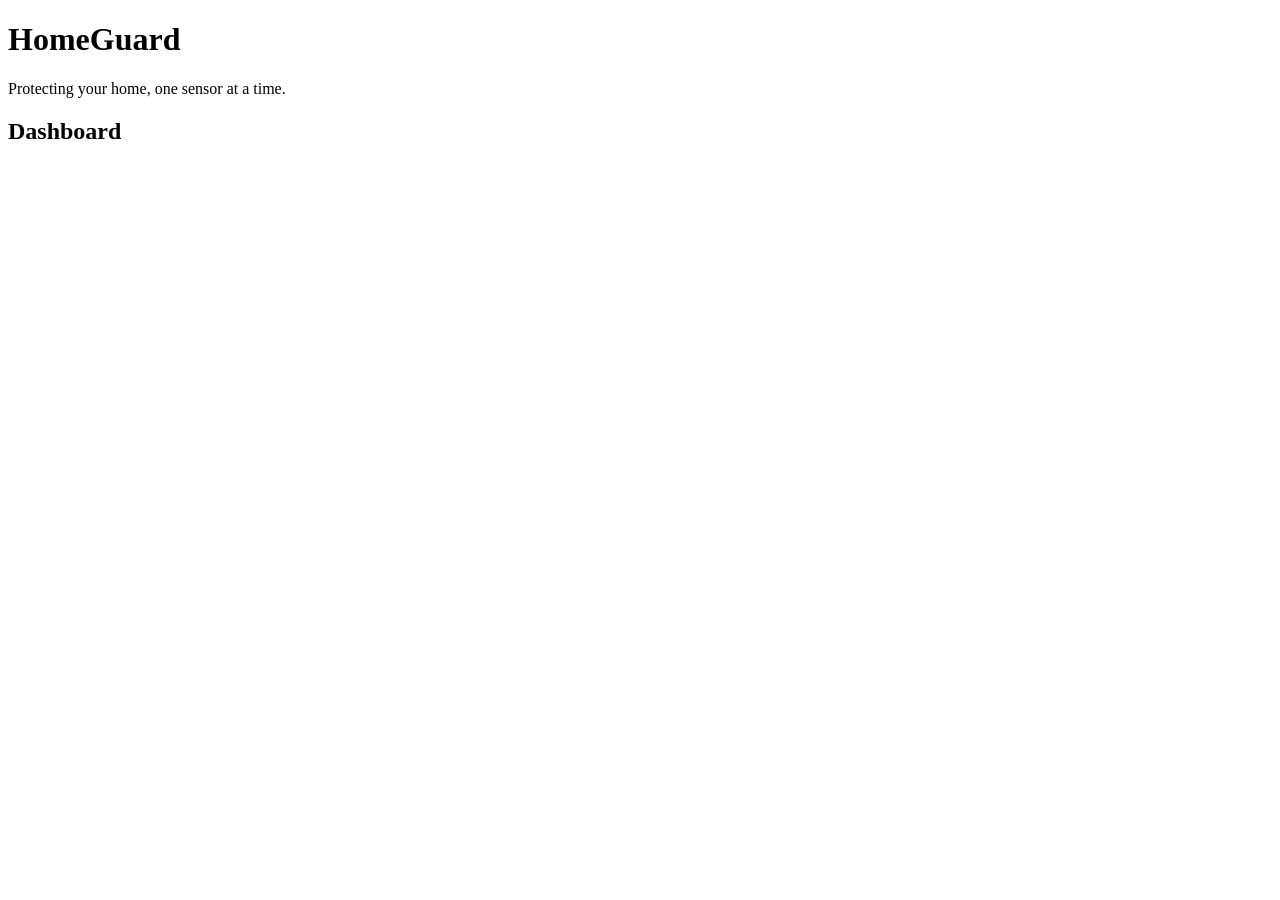
==== index.html @ 6eb84b2a "Starter html and css file" ====
<!DOCTYPE html>
<html lang="en">
<head>
    <meta charset="UTF-8">
    <meta name="viewport" content="width=device-width, initial-scale=1.0">
    <title>HomeGuard</title>
    <link rel="stylesheet" href="style/style.css">
</head>
<body>
    <header>
        <h1>HomeGuard</h1>
        <p>Protecting your home, one sensor at a time.</p>
    </header>

    <main>
        <h2>Dashboard</h2>
    </main>

    <footer>
    </footer>
</body>
</html>
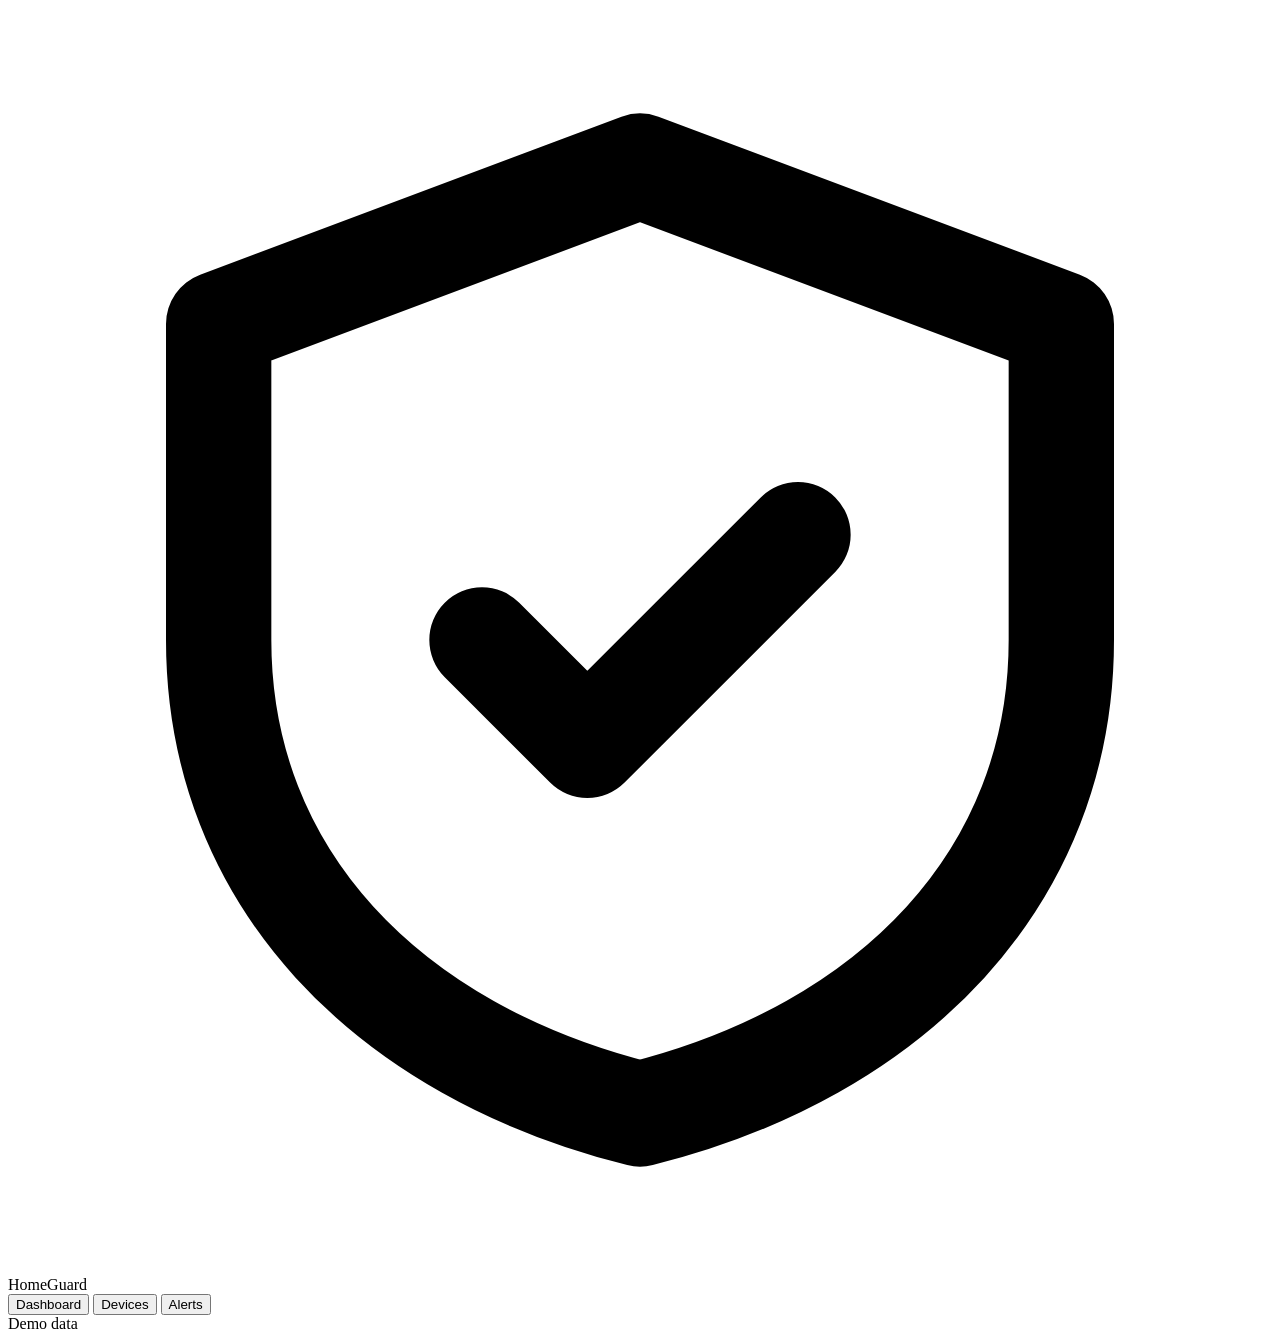
==== commit c44f1895: "Updated index file. Still needs CSS and JS to make it look as desired" ====
--- a/index.html
+++ b/index.html
@@ -1,22 +1,51 @@
-<!DOCTYPE html>
+<!doctype html>
 <html lang="en">
-<head>
-    <meta charset="UTF-8">
-    <meta name="viewport" content="width=device-width, initial-scale=1.0">
-    <title>HomeGuard</title>
-    <link rel="stylesheet" href="style/style.css">
-</head>
-<body>
-    <header>
-        <h1>HomeGuard</h1>
-        <p>Protecting your home, one sensor at a time.</p>
-    </header>
+    <head>
+        <meta charset="utf-8">
+        <meta name="viewport" content="width=device-width, initial-scale=1">
+        <title>HomeGuard</title>
+        <link rel="preconnect" href="https://fonts.googleapis.com">
+        <link rel="preconnect" href="https://fonts.gstatic.com" crossorigin>
+        <link href="https://fonts.googleapis.com/css2?family=Inter:wght@400;500;600;700&display=swap" rel="stylesheet">
+        <link rel="stylesheet" href="style/style.css">
+    </head>
 
-    <main>
-        <h2>Dashboard</h2>
-    </main>
+    <body>
+        <header class="top">
+            <div class="top-in">
+                <div class="logo">
+                    <svg viewBox="0 0 24 24" fill="none" stroke="currentColor" stroke-width="2" stroke-linecap="round" stroke-linejoin="round" aria-hidden="true"><path d="M12 3l8 3v6c0 4.5-3.2 7.8-8 9-4.8-1.2-8-4.5-8-9V6l8-3z"/><path d="M9 12l2 2 4-4"/></svg>
+                    HomeGuard
+                </div>
+                <nav class="nav" aria-label="Main">
+                    <button data-view="dashboard">Dashboard</button>
+                    <button data-view="devices">Devices</button>
+                    <button data-view="alerts">Alerts</button>
+                </nav>
+                <span id="mode" class="mode">Demo data</span>
+                <div class="who"><span class="avatar" id="avatar"></span><span id="whoName"></span></div>
+            </div>
+        </header>
 
-    <footer>
-    </footer>
-</body>
+        <!-- Will update with JS file as it pulls JSON data -->
+        <main id="main"></main>
+
+        <dialog id="addDialog">
+            <form method="dialog" id="addForm">
+                <h2>Add a device</h2>
+                <label>Device name<input name="name" required maxlength="40" placeholder="Kitchen speaker"></label>
+                <label>Type
+                    <select name="type"><option>Camera</option><option>Entertainment</option><option>Mobile</option><option>Computer</option><option>Smart home</option><option>Other</option></select>
+                </label>
+                <label>IP address<input name="ip" required pattern="^\d{1,3}(\.\d{1,3}){3}$" placeholder="192.168.1.50"></label>
+                <div class="row">
+                    <button type="button" class="btn" data-action="close-add">Cancel</button>
+                    <button class="btn primary" value="ok">Add device</button>
+                </div>
+            </form>
+        </dialog>
+
+        <script src="backend/app.js"></script>
+
+        </body>
 </html>
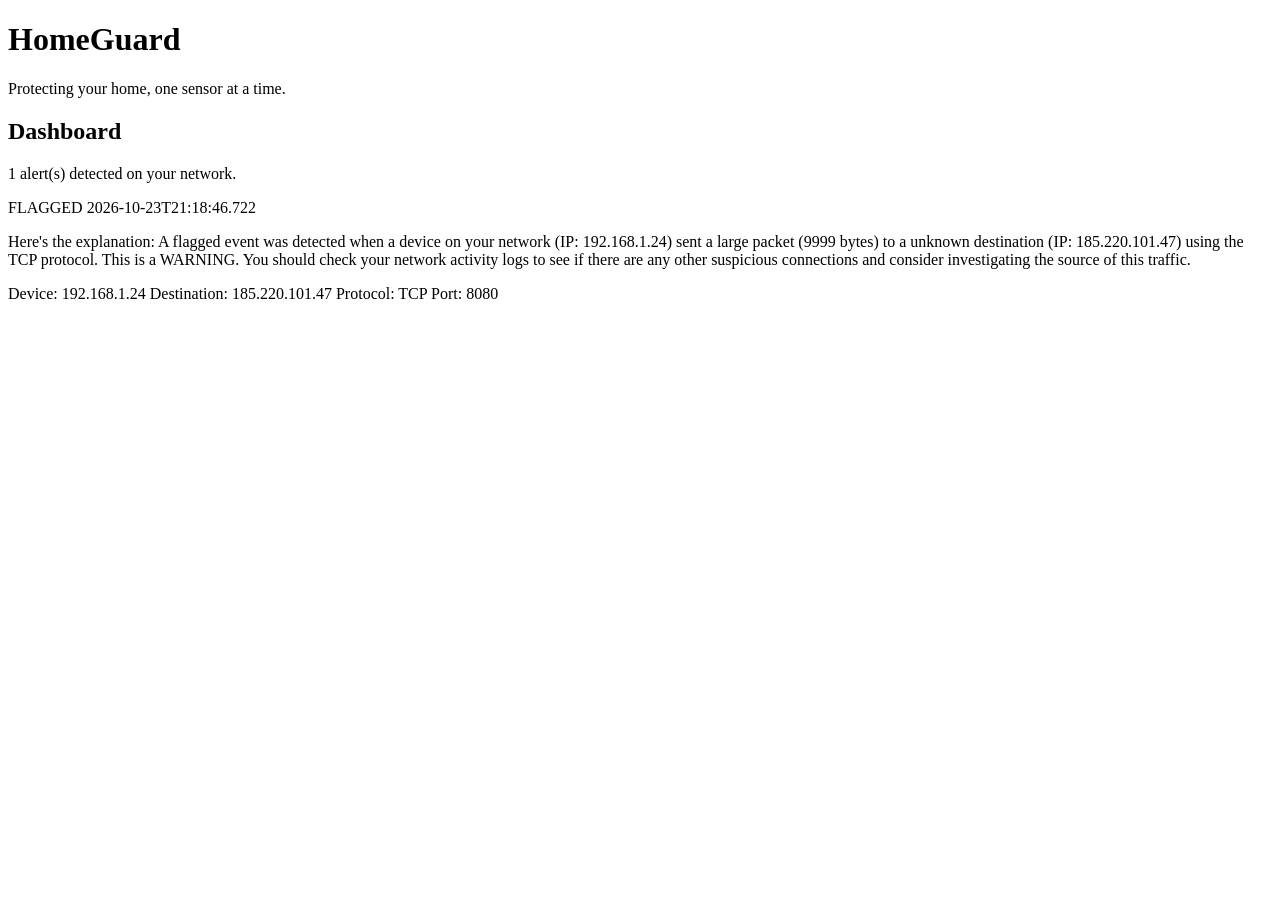
==== commit cac18d50: "Created the pipeline for the Isolation Forest model and the LLM model" ====
--- a/index.html
+++ b/index.html
@@ -1,51 +1,76 @@
-<!doctype html>
+<!DOCTYPE html>
 <html lang="en">
-    <head>
-        <meta charset="utf-8">
-        <meta name="viewport" content="width=device-width, initial-scale=1">
-        <title>HomeGuard</title>
-        <link rel="preconnect" href="https://fonts.googleapis.com">
-        <link rel="preconnect" href="https://fonts.gstatic.com" crossorigin>
-        <link href="https://fonts.googleapis.com/css2?family=Inter:wght@400;500;600;700&display=swap" rel="stylesheet">
-        <link rel="stylesheet" href="style/style.css">
-    </head>
+<head>
+  <meta charset="UTF-8">
+  <meta name="viewport" content="width=device-width, initial-scale=1.0">
+  <title>HomeGuard</title>
+  <link rel="stylesheet" href="style/style.css">
+</head>
+<body>
 
-    <body>
-        <header class="top">
-            <div class="top-in">
-                <div class="logo">
-                    <svg viewBox="0 0 24 24" fill="none" stroke="currentColor" stroke-width="2" stroke-linecap="round" stroke-linejoin="round" aria-hidden="true"><path d="M12 3l8 3v6c0 4.5-3.2 7.8-8 9-4.8-1.2-8-4.5-8-9V6l8-3z"/><path d="M9 12l2 2 4-4"/></svg>
-                    HomeGuard
-                </div>
-                <nav class="nav" aria-label="Main">
-                    <button data-view="dashboard">Dashboard</button>
-                    <button data-view="devices">Devices</button>
-                    <button data-view="alerts">Alerts</button>
-                </nav>
-                <span id="mode" class="mode">Demo data</span>
-                <div class="who"><span class="avatar" id="avatar"></span><span id="whoName"></span></div>
+  <header>
+    <h1>HomeGuard</h1>
+    <p>Protecting your home, one sensor at a time.</p>
+  </header>
+
+  <main>
+    <h2>Dashboard</h2>
+
+    <!-- Alert count summary -->
+    <div id="summary">
+      <p id="summary-text">Loading alerts...</p>
+    </div>
+
+    <!-- Alert cards will be injected here by JavaScript -->
+    <div id="alerts-container"></div>
+  </main>
+
+  <footer></footer>
+
+  <script>
+    fetch('alerts.json')
+      .then(res => res.json())
+      .then(alerts => {
+
+        const summary = document.getElementById('summary-text');
+        const container = document.getElementById('alerts-container');
+
+        // Update summary line
+        if (alerts.length === 0) {
+          summary.textContent = 'No alerts detected. Your network looks normal.';
+          return;
+        }
+
+        summary.textContent = `${alerts.length} alert(s) detected on your network.`;
+
+        // Build one card per alert
+        alerts.forEach(alert => {
+          const card = document.createElement('div');
+          card.classList.add('alert-card', alert.status.toLowerCase());
+
+          card.innerHTML = `
+            <div class="alert-header">
+              <span class="alert-status ${alert.status.toLowerCase()}">${alert.status}</span>
+              <span class="alert-time">${alert.timestamp}</span>
             </div>
-        </header>
+            <p class="alert-explanation">${alert.explanation}</p>
+            <div class="alert-details">
+              <span>Device: ${alert.src_ip}</span>
+              <span>Destination: ${alert.dst_ip}</span>
+              <span>Protocol: ${alert.protocol}</span>
+              <span>Port: ${alert.dst_port}</span>
+            </div>
+          `;
 
-        <!-- Will update with JS file as it pulls JSON data -->
-        <main id="main"></main>
+          container.appendChild(card);
+        });
+      })
+      .catch(err => {
+        document.getElementById('summary-text').textContent =
+          'Could not load alerts. Make sure alerts.json is in the same folder.';
+        console.error(err);
+      });
+  </script>
 
-        <dialog id="addDialog">
-            <form method="dialog" id="addForm">
-                <h2>Add a device</h2>
-                <label>Device name<input name="name" required maxlength="40" placeholder="Kitchen speaker"></label>
-                <label>Type
-                    <select name="type"><option>Camera</option><option>Entertainment</option><option>Mobile</option><option>Computer</option><option>Smart home</option><option>Other</option></select>
-                </label>
-                <label>IP address<input name="ip" required pattern="^\d{1,3}(\.\d{1,3}){3}$" placeholder="192.168.1.50"></label>
-                <div class="row">
-                    <button type="button" class="btn" data-action="close-add">Cancel</button>
-                    <button class="btn primary" value="ok">Add device</button>
-                </div>
-            </form>
-        </dialog>
-
-        <script src="backend/app.js"></script>
-
-        </body>
+</body>
 </html>
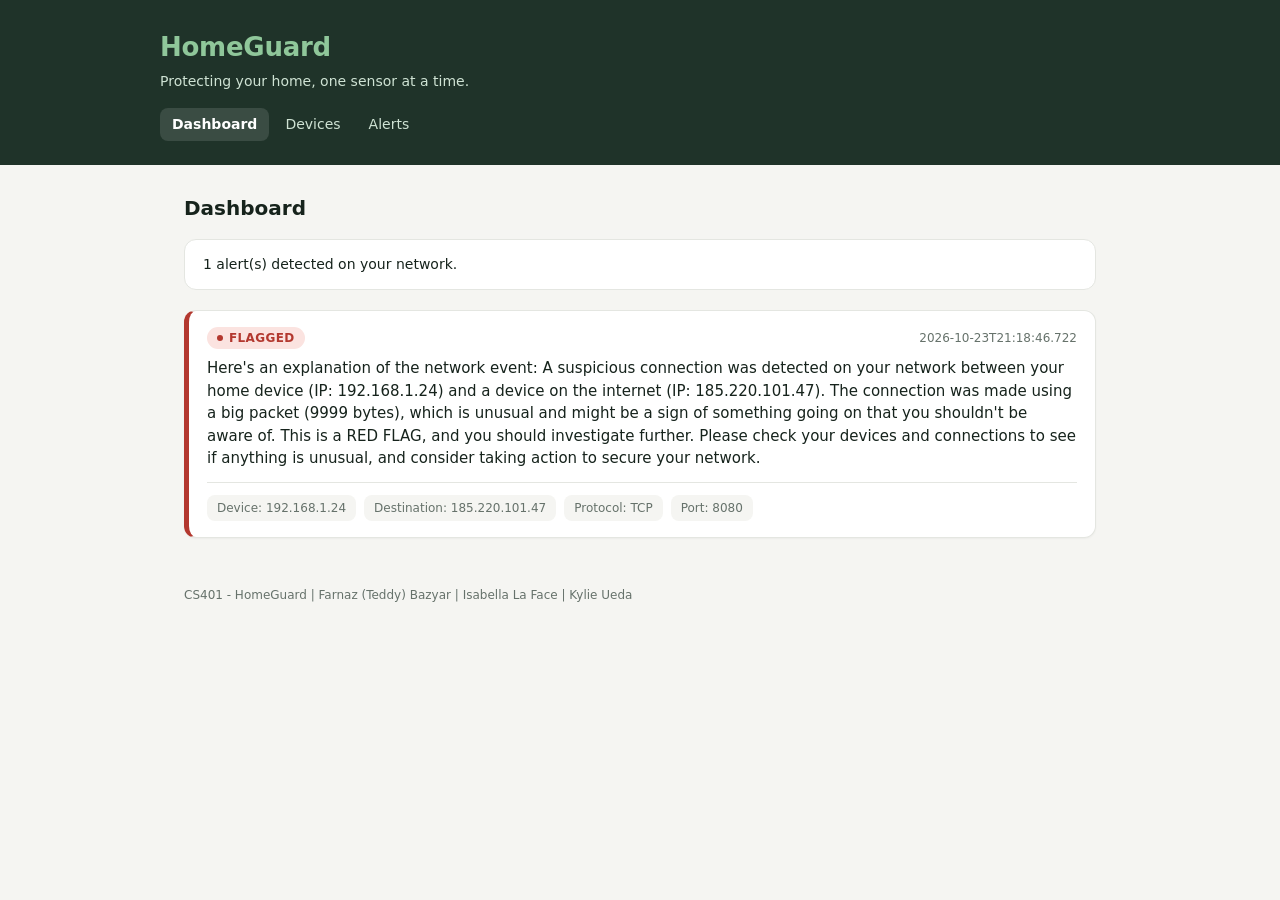
==== commit 803ccca0: "added js and css file" ====
--- a/index.html
+++ b/index.html
@@ -25,52 +25,9 @@
     <div id="alerts-container"></div>
   </main>
 
-  <footer></footer>
+  <footer>CS401 - HomeGuard | Farnaz (Teddy) Bazyar | Isabella La Face | Kylie Ueda</footer>
 
-  <script>
-    fetch('alerts.json')
-      .then(res => res.json())
-      .then(alerts => {
-
-        const summary = document.getElementById('summary-text');
-        const container = document.getElementById('alerts-container');
-
-        // Update summary line
-        if (alerts.length === 0) {
-          summary.textContent = 'No alerts detected. Your network looks normal.';
-          return;
-        }
-
-        summary.textContent = `${alerts.length} alert(s) detected on your network.`;
-
-        // Build one card per alert
-        alerts.forEach(alert => {
-          const card = document.createElement('div');
-          card.classList.add('alert-card', alert.status.toLowerCase());
-
-          card.innerHTML = `
-            <div class="alert-header">
-              <span class="alert-status ${alert.status.toLowerCase()}">${alert.status}</span>
-              <span class="alert-time">${alert.timestamp}</span>
-            </div>
-            <p class="alert-explanation">${alert.explanation}</p>
-            <div class="alert-details">
-              <span>Device: ${alert.src_ip}</span>
-              <span>Destination: ${alert.dst_ip}</span>
-              <span>Protocol: ${alert.protocol}</span>
-              <span>Port: ${alert.dst_port}</span>
-            </div>
-          `;
-
-          container.appendChild(card);
-        });
-      })
-      .catch(err => {
-        document.getElementById('summary-text').textContent =
-          'Could not load alerts. Make sure alerts.json is in the same folder.';
-        console.error(err);
-      });
-  </script>
+  <script src="backend/app.js"></script>
 
 </body>
 </html>
--- a/style/style.css
+++ b/style/style.css
@@ -0,0 +1,327 @@
+:root {
+  --ink: #16231c;
+  --muted: #66726b;
+  --line: #e4e6e1;
+  --bg: #f5f5f2;
+  --card: #ffffff;
+  --brand: #1f3329;
+  --brand-accent: #8fc79a;
+
+  /* default (unknown status) */
+  --accent: #59645d;
+  --accent-bg: #e9ebe7;
+}
+
+*,
+*::before,
+*::after {
+  box-sizing: border-box;
+}
+
+body {
+  margin: 0;
+  background: var(--bg);
+  color: var(--ink);
+  font: 14px/1.5 "Inter", system-ui, -apple-system, "Segoe UI", Roboto, sans-serif;
+}
+
+/* ---------- header ---------- */
+header {
+  background: var(--brand);
+  color: #fff;
+  padding: 28px 24px 24px;
+}
+
+header > * {
+  max-width: 960px;
+  margin-left: auto;
+  margin-right: auto;
+}
+
+header h1 {
+  margin-top: 0;
+  margin-bottom: 4px;
+  font-size: 26px;
+  font-weight: 600;
+  letter-spacing: -0.01em;
+  color: var(--brand-accent);
+}
+
+header p {
+  margin-top: 0;
+  margin-bottom: 0;
+  color: #cfe3d4;
+}
+
+/* ---------- main ---------- */
+main {
+  max-width: 960px;
+  margin: 0 auto;
+  padding: 28px 24px 48px;
+}
+
+main h2 {
+  margin: 0 0 16px;
+  font-size: 20px;
+  font-weight: 600;
+}
+
+#summary {
+  background: var(--card);
+  border: 1px solid var(--line);
+  border-radius: 12px;
+  padding: 14px 18px;
+  margin-bottom: 20px;
+}
+
+#summary-text {
+  margin: 0;
+  font-weight: 500;
+}
+
+#alerts-container {
+  display: grid;
+  gap: 12px;
+}
+
+/* ---------- status colours ---------- */
+.flagged,
+.critical,
+.high,
+.threat {
+  --accent: #b3382f;
+  --accent-bg: #fbe3e0;
+}
+
+.warning,
+.suspicious,
+.review,
+.medium,
+.anomaly {
+  --accent: #8f6208;
+  --accent-bg: #fcefcf;
+}
+
+.normal,
+.safe,
+.low,
+.info {
+  --accent: #2b7248;
+  --accent-bg: #e1f0e6;
+}
+
+/* ---------- alert card ---------- */
+.alert-card {
+  background: var(--card);
+  border: 1px solid var(--line);
+  border-left: 5px solid var(--accent);
+  border-radius: 12px;
+  padding: 16px 18px;
+  box-shadow: 0 1px 2px rgba(22, 35, 28, 0.04);
+}
+
+.alert-header {
+  display: flex;
+  justify-content: space-between;
+  align-items: center;
+  gap: 12px;
+  flex-wrap: wrap;
+  margin-bottom: 8px;
+}
+
+.alert-status {
+  display: inline-flex;
+  align-items: center;
+  gap: 6px;
+  padding: 2px 10px;
+  border-radius: 999px;
+  background: var(--accent-bg);
+  color: var(--accent);
+  font-size: 12px;
+  font-weight: 600;
+  text-transform: uppercase;
+  letter-spacing: 0.03em;
+}
+
+.alert-status::before {
+  content: "";
+  width: 6px;
+  height: 6px;
+  border-radius: 50%;
+  background: currentColor;
+}
+
+.alert-time {
+  color: var(--muted);
+  font-size: 12px;
+}
+
+.alert-explanation {
+  margin: 0 0 12px;
+  font-size: 15px;
+  font-weight: 500;
+}
+
+.alert-details {
+  display: flex;
+  flex-wrap: wrap;
+  gap: 8px;
+  padding-top: 12px;
+  border-top: 1px solid var(--line);
+}
+
+.alert-details span {
+  background: var(--bg);
+  border-radius: 8px;
+  padding: 4px 10px;
+  color: var(--muted);
+  font-size: 12px;
+  overflow-wrap: anywhere;
+}
+
+/* ---------- footer ---------- */
+footer {
+  max-width: 960px;
+  margin: 0 auto;
+  padding: 0 24px 32px;
+  color: var(--muted);
+  font-size: 12px;
+}
+
+/* ---------- small screens ---------- */
+@media (max-width: 600px) {
+  header {
+    padding: 20px 16px;
+  }
+
+  main {
+    padding: 20px 16px 36px;
+  }
+
+  .alert-card {
+    padding: 14px;
+  }
+}
+
+[hidden] { display: none !important; }
+
+/* ---------- tab nav (sits inside the dark header) ---------- */
+.nav {
+  display: flex;
+  gap: 4px;
+  margin-top: 16px;
+}
+.nav button {
+  background: none;
+  border: 0;
+  border-radius: 8px;
+  padding: 6px 12px;
+  color: #cfe3d4;
+  font: inherit;
+  cursor: pointer;
+}
+.nav button:hover { color: #fff; }
+.nav button[aria-current="page"] {
+  background: rgba(255, 255, 255, 0.12);
+  color: #fff;
+  font-weight: 600;
+}
+
+/* ---------- shared bits ---------- */
+:focus-visible { outline: 2px solid var(--brand); outline-offset: 2px; }
+.muted { color: var(--muted); margin: 0; }
+.lead { margin-bottom: 16px; }
+.head {
+  display: flex;
+  justify-content: space-between;
+  align-items: flex-end;
+  gap: 16px;
+  flex-wrap: wrap;
+  margin-bottom: 16px;
+}
+.head h2 { margin-bottom: 2px; }
+.panel {
+  background: var(--card);
+  border: 1px solid var(--line);
+  border-radius: 12px;
+  padding: 18px;
+}
+.empty { padding: 24px 12px; text-align: center; color: var(--muted); }
+.btn {
+  border: 1px solid var(--line);
+  background: #fff;
+  border-radius: 8px;
+  padding: 8px 14px;
+  font: inherit;
+  font-weight: 500;
+  cursor: pointer;
+}
+.btn:hover { background: var(--bg); }
+.btn.primary { background: var(--brand); border-color: var(--brand); color: #fff; }
+.btn.primary:hover { background: #2c4a3a; }
+.btn[disabled] { opacity: 0.5; cursor: default; }
+.link { background: none; border: 0; padding: 0; color: #2b7248; font: inherit; cursor: pointer; }
+.link:hover { text-decoration: underline; }
+
+/* ---------- Devices tab ---------- */
+.toolbar { display: flex; gap: 8px; flex-wrap: wrap; margin-bottom: 12px; }
+.toolbar input,
+.toolbar select,
+dialog input,
+dialog select {
+  border: 1px solid var(--line);
+  border-radius: 8px;
+  padding: 8px 10px;
+  background: #fff;
+  font: inherit;
+  min-width: 0;
+}
+.toolbar input { flex: 1; min-width: 180px; }
+.table-wrap { overflow-x: auto; }
+table { width: 100%; min-width: 640px; border-collapse: collapse; }
+th { text-align: left; font-size: 12px; font-weight: 500; color: var(--muted); background: var(--bg); padding: 8px 12px; }
+td { padding: 12px; border-top: 1px solid var(--line); }
+td.name { font-weight: 500; }
+
+/* ---------- Alerts tab ---------- */
+.split { display: grid; grid-template-columns: 1fr 1.1fr; gap: 16px; align-items: start; }
+.alert-row {
+  display: grid;
+  grid-template-columns: 1fr auto;
+  gap: 2px 12px;
+  width: 100%;
+  text-align: left;
+  background: #fff;
+  border: 1px solid var(--line);
+  border-left: 5px solid var(--accent);
+  border-radius: 10px;
+  padding: 12px;
+  margin-bottom: 8px;
+  font: inherit;
+  cursor: pointer;
+}
+.alert-row .t { font-weight: 600; }
+.alert-row .s { color: var(--muted); font-size: 12px; }
+.alert-row > :last-child { grid-column: 1 / -1; }
+.alert-row[aria-pressed="true"] { box-shadow: 0 0 0 2px var(--brand); }
+.detail-title { font-size: 19px; margin: 8px 0 4px; }
+.detail-summary { white-space: pre-line; font-weight: 400; font-size: 14px; color: var(--muted); }
+dl { display: grid; grid-template-columns: 120px 1fr; margin: 16px 0; }
+dt, dd { margin: 0; padding: 8px 0; border-top: 1px solid var(--line); }
+dt { color: var(--muted); }
+dd { font-weight: 500; overflow-wrap: anywhere; }
+.review-box { background: #fcefcf; border-radius: 10px; padding: 12px; margin-bottom: 12px; font-size: 13px; }
+.review-box b { display: block; margin-bottom: 2px; }
+.actions { display: grid; gap: 8px; }
+
+/* ---------- Add device dialog ---------- */
+dialog { border: 0; border-radius: 12px; padding: 22px; width: min(380px, 92vw); box-shadow: 0 20px 50px rgba(0, 0, 0, 0.25); }
+dialog::backdrop { background: rgba(22, 35, 28, 0.45); }
+dialog h2 { margin: 0; font-size: 18px; }
+dialog label { display: block; margin-top: 12px; font-weight: 500; }
+dialog input, dialog select { width: 100%; margin-top: 4px; }
+dialog .row { display: flex; gap: 8px; justify-content: flex-end; margin-top: 20px; }
+
+@media (max-width: 820px) {
+  .split { grid-template-columns: 1fr; }
+}
